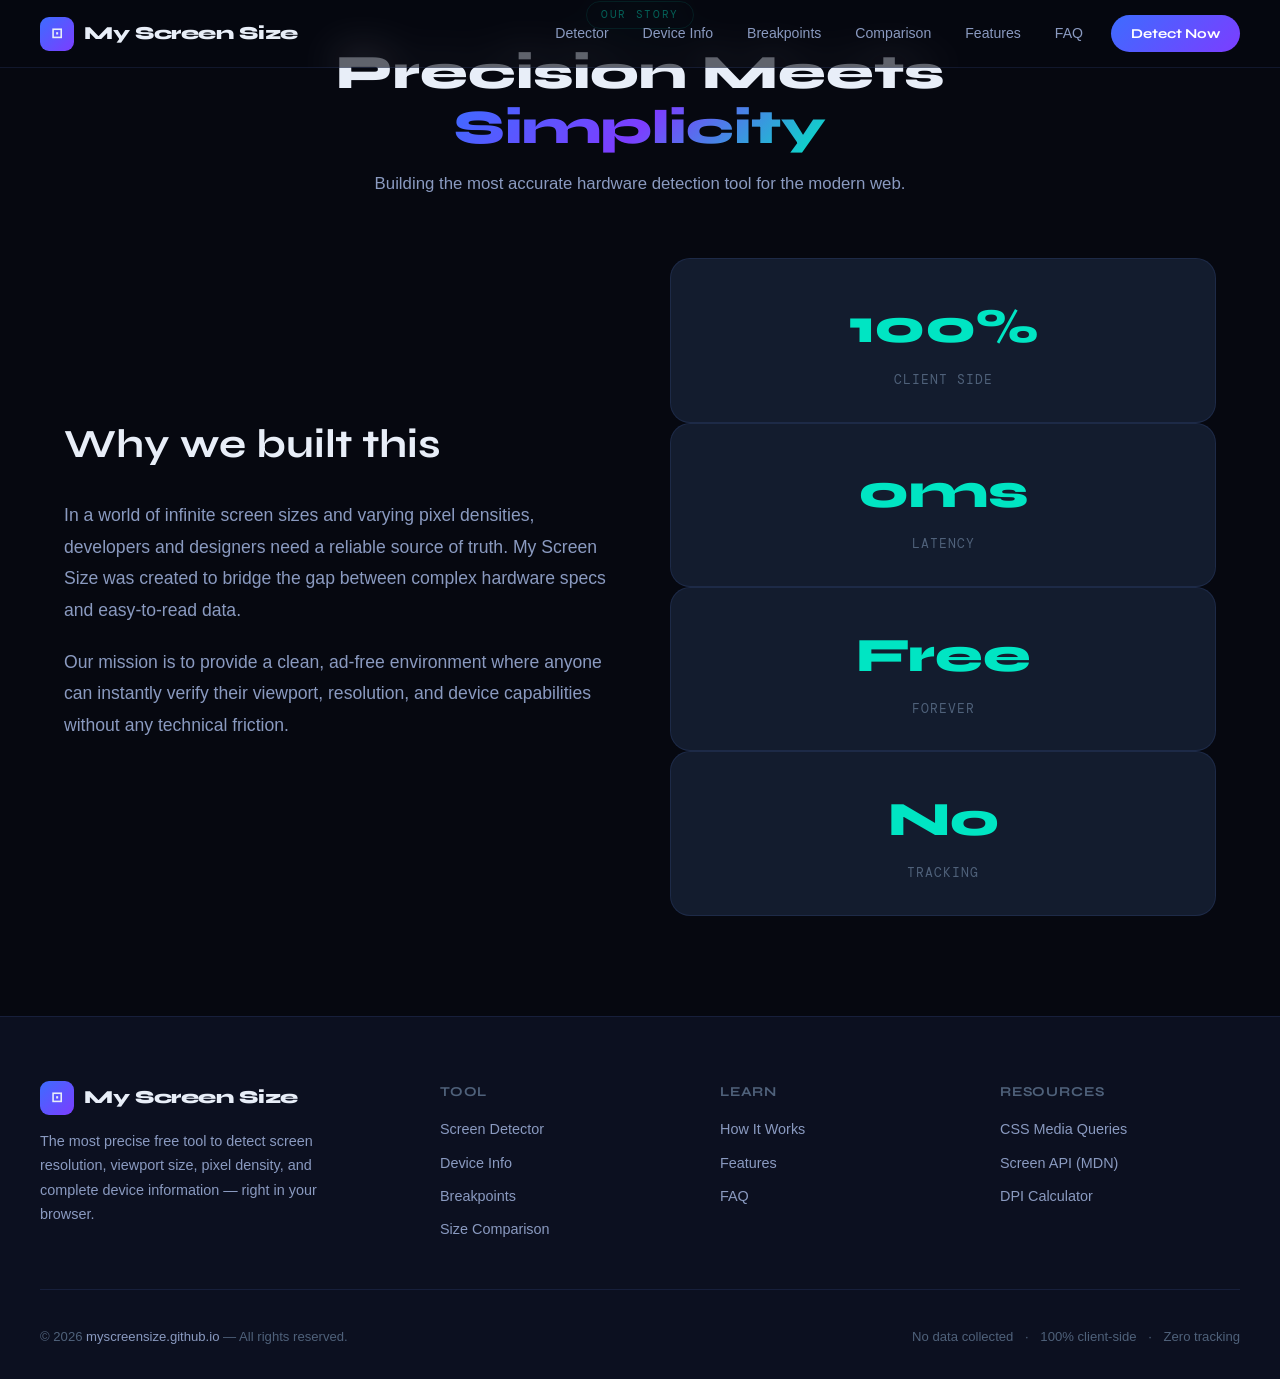
==== about.html @ 0c3e93e8 "Create about.html" ====
<!DOCTYPE html>
<html lang="en">
<head>
  <meta charset="UTF-8" />
  <meta name="viewport" content="width=device-width, initial-scale=1.0" />
  <title>About Us – My Screen Size</title>
  <meta name="description" content="Learn more about My Screen Size, the ultimate tool for developers and designers to check screen resolution and device specs." />
  
  <link rel="preconnect" href="https://fonts.googleapis.com" />
  <link rel="preconnect" href="https://fonts.gstatic.com" crossorigin />
  <link href="https://fonts.googleapis.com/css2?family=Syne:wght@400;500;600;700;800&family=DM+Mono:wght@300;400;500&family=Cabinet+Grotesk:wght@300;400;500;700;900&display=swap" rel="stylesheet" />

  <link rel="stylesheet" href="css/style.css" />
  <link rel="stylesheet" href="css/animations.css" />
  <link rel="stylesheet" href="css/components.css" />
  
  <style>
    .about-content { padding: 160px 0 100px; }
    .about-grid { 
        display: grid; 
        grid-template-columns: 1fr 1fr; 
        gap: 60px; 
        align-items: center;
        margin-top: 60px;
    }
    .about-text h2 { font-family: var(--font-head); font-size: 2.5rem; margin-bottom: 24px; color: var(--text); }
    .about-text p { color: var(--text-2); line-height: 1.8; margin-bottom: 20px; font-size: 1.1rem; }
    .stat-box {
        background: var(--surface);
        border: 1px solid var(--border);
        padding: 30px;
        border-radius: var(--radius-lg);
        text-align: center;
    }
    .stat-number { font-family: var(--font-head); font-size: 3rem; font-weight: 800; color: var(--accent-3); display: block; }
    .stat-label { color: var(--text-3); font-family: var(--font-mono); text-transform: uppercase; font-size: 0.8rem; letter-spacing: 1px; }
    
    @media (max-width: 992px) {
        .about-grid { grid-template-columns: 1fr; }
    }
  </style>
</head>
<body>

  <div id="header-root"></div>

  <main class="about-content">
    <div class="container">
      <div class="section-header reveal-up">
        <div class="section-tag">OUR STORY</div>
        <h1 class="section-title">Precision Meets <br/><span class="gradient-text">Simplicity</span></h1>
        <p class="section-desc">Building the most accurate hardware detection tool for the modern web.</p>
      </div>

      <div class="about-grid">
        <div class="about-text reveal-left">
          <h2>Why we built this</h2>
          <p>In a world of infinite screen sizes and varying pixel densities, developers and designers need a reliable source of truth. My Screen Size was created to bridge the gap between complex hardware specs and easy-to-read data.</p>
          <p>Our mission is to provide a clean, ad-free environment where anyone can instantly verify their viewport, resolution, and device capabilities without any technical friction.</p>
        </div>
        <div class="stats-container grid-2 reveal-right">
          <div class="stat-box">
            <span class="stat-number">100%</span>
            <span class="stat-label">Client Side</span>
          </div>
          <div class="stat-box">
            <span class="stat-number">0ms</span>
            <span class="stat-label">Latency</span>
          </div>
          <div class="stat-box">
            <span class="stat-number">Free</span>
            <span class="stat-label">Forever</span>
          </div>
          <div class="stat-box">
            <span class="stat-number">No</span>
            <span class="stat-label">Tracking</span>
          </div>
        </div>
      </div>
    </div>
  </main>

  <div id="footer-root"></div>

  <script src="js/header.js"></script>
  <script src="js/footer.js"></script>
  <script src="js/animations.js"></script>
  <script src="js/main.js"></script>
</body>
</html>
---- css/style.css ----
/* =============================================
   MY SCREEN SIZE — style.css
   ============================================= */

/* ---- CSS Variables ---- */
:root {
  --bg:        #060810;
  --bg-2:      #0c1020;
  --bg-3:      #111827;
  --surface:   #131c2e;
  --surface-2: #1a2640;
  --border:    rgba(100, 140, 255, 0.12);
  --border-2:  rgba(100, 140, 255, 0.22);

  --accent:    #3d6cff;
  --accent-2:  #7c3dff;
  --accent-3:  #00e5c3;
  --accent-glow: rgba(61, 108, 255, 0.35);

  --text:      #e8eef8;
  --text-2:    #8a9ac0;
  --text-3:    #4f617a;

  --font-head: 'Syne', sans-serif;
  --font-body: 'Cabinet Grotesk', sans-serif;
  --font-mono: 'DM Mono', monospace;

  --radius:    12px;
  --radius-lg: 20px;
  --radius-xl: 28px;

  --transition: 0.28s cubic-bezier(0.4, 0, 0.2, 1);
  --shadow:     0 4px 30px rgba(0,0,0,0.35);
  --shadow-lg:  0 12px 50px rgba(0,0,0,0.5);
}

/* ---- Reset ---- */
*, *::before, *::after { box-sizing: border-box; margin: 0; padding: 0; }
html { scroll-behavior: smooth; font-size: 16px; }
body {
  font-family: var(--font-body);
  background: var(--bg);
  color: var(--text);
  line-height: 1.6;
  overflow-x: hidden;
  -webkit-font-smoothing: antialiased;
}
img, svg { display: block; max-width: 100%; }
a { color: inherit; text-decoration: none; }
ul { list-style: none; }
button { font-family: inherit; cursor: pointer; border: none; outline: none; }
table { border-collapse: collapse; width: 100%; }

/* ---- Utility ---- */
.container {
  width: 100%;
  max-width: 1200px;
  margin: 0 auto;
  padding: 0 24px;
}
.gradient-text {
  background: linear-gradient(135deg, var(--accent) 0%, var(--accent-2) 50%, var(--accent-3) 100%);
  -webkit-background-clip: text;
  -webkit-text-fill-color: transparent;
  background-clip: text;
}
.section-header {
  text-align: center;
  margin-bottom: 56px;
}
.section-tag {
  display: inline-block;
  font-family: var(--font-mono);
  font-size: 0.7rem;
  letter-spacing: 0.15em;
  color: var(--accent-3);
  border: 1px solid rgba(0,229,195,0.25);
  padding: 4px 14px;
  border-radius: 100px;
  margin-bottom: 16px;
}
.section-title {
  font-family: var(--font-head);
  font-size: clamp(2rem, 4vw, 3rem);
  font-weight: 800;
  line-height: 1.15;
  margin-bottom: 16px;
}
.section-desc {
  font-size: 1.05rem;
  color: var(--text-2);
  max-width: 540px;
  margin: 0 auto;
}

/* ---- Buttons ---- */
.btn {
  display: inline-flex;
  align-items: center;
  gap: 8px;
  font-family: var(--font-head);
  font-size: 0.9rem;
  font-weight: 600;
  padding: 12px 26px;
  border-radius: 100px;
  transition: var(--transition);
  cursor: pointer;
  letter-spacing: 0.01em;
}
.btn-primary {
  background: linear-gradient(135deg, var(--accent), var(--accent-2));
  color: #fff;
  box-shadow: 0 4px 24px var(--accent-glow);
}
.btn-primary:hover {
  transform: translateY(-2px);
  box-shadow: 0 8px 32px var(--accent-glow);
  filter: brightness(1.1);
}
.btn-ghost {
  background: var(--surface);
  color: var(--text);
  border: 1px solid var(--border-2);
}
.btn-ghost:hover {
  background: var(--surface-2);
  border-color: var(--accent);
  color: var(--accent);
}
.btn-large { font-size: 1rem; padding: 15px 36px; }
.btn-copy {
  display: inline-flex;
  align-items: center;
  gap: 6px;
  font-family: var(--font-mono);
  font-size: 0.8rem;
  background: var(--surface-2);
  color: var(--text-2);
  border: 1px solid var(--border-2);
  padding: 8px 18px;
  border-radius: 100px;
  transition: var(--transition);
  cursor: pointer;
}
.btn-copy:hover { color: var(--accent-3); border-color: var(--accent-3); }

/* ============================================================
   HEADER
   ============================================================ */
#site-header {
  position: fixed;
  top: 0; left: 0; right: 0;
  z-index: 1000;
  padding: 0 24px;
  height: 68px;
  display: flex;
  align-items: center;
  background: rgba(6, 8, 16, 0.6);
  backdrop-filter: blur(20px);
  -webkit-backdrop-filter: blur(20px);
  border-bottom: 1px solid var(--border);
  transition: var(--transition);
}
#site-header.scrolled {
  background: rgba(6, 8, 16, 0.92);
  box-shadow: 0 2px 20px rgba(0,0,0,0.4);
}
.header-inner {
  display: flex;
  align-items: center;
  justify-content: space-between;
  width: 100%;
  max-width: 1200px;
  margin: 0 auto;
}
.header-logo {
  display: flex;
  align-items: center;
  gap: 10px;
  font-family: var(--font-head);
  font-weight: 800;
  font-size: 1.15rem;
  letter-spacing: -0.02em;
}
.logo-icon {
  width: 34px; height: 34px;
  background: linear-gradient(135deg, var(--accent), var(--accent-2));
  border-radius: 9px;
  display: flex;
  align-items: center;
  justify-content: center;
  font-size: 0.85rem;
}
.header-nav {
  display: flex;
  align-items: center;
  gap: 6px;
}
.nav-link {
  font-family: var(--font-body);
  font-size: 0.88rem;
  font-weight: 500;
  color: var(--text-2);
  padding: 6px 14px;
  border-radius: 100px;
  transition: var(--transition);
}
.nav-link:hover { color: var(--text); background: var(--surface); }
.nav-cta {
  font-family: var(--font-head);
  font-size: 0.85rem;
  font-weight: 700;
  background: linear-gradient(135deg, var(--accent), var(--accent-2));
  color: #fff;
  padding: 8px 20px;
  border-radius: 100px;
  margin-left: 8px;
  transition: var(--transition);
}
.nav-cta:hover { filter: brightness(1.15); transform: translateY(-1px); }
.header-menu-btn {
  display: none;
  flex-direction: column;
  gap: 5px;
  background: none;
  padding: 6px;
  cursor: pointer;
}
.menu-bar {
  width: 22px; height: 2px;
  background: var(--text);
  border-radius: 2px;
  transition: var(--transition);
}
.mobile-nav {
  display: none;
  position: fixed;
  top: 68px; left: 0; right: 0;
  background: rgba(6,8,16,0.97);
  backdrop-filter: blur(20px);
  border-bottom: 1px solid var(--border);
  padding: 20px 24px;
  flex-direction: column;
  gap: 4px;
  z-index: 999;
}
.mobile-nav.open { display: flex; }
.mobile-nav-link {
  font-family: var(--font-body);
  font-size: 1rem;
  font-weight: 500;
  color: var(--text-2);
  padding: 12px 16px;
  border-radius: var(--radius);
  transition: var(--transition);
}
.mobile-nav-link:hover { color: var(--text); background: var(--surface); }

/* ============================================================
   FOOTER
   ============================================================ */
#site-footer {
  background: var(--bg-2);
  border-top: 1px solid var(--border);
  padding: 64px 24px 32px;
}
.footer-inner {
  max-width: 1200px;
  margin: 0 auto;
}
.footer-top {
  display: grid;
  grid-template-columns: 1.5fr repeat(3, 1fr);
  gap: 40px;
  padding-bottom: 48px;
  border-bottom: 1px solid var(--border);
  margin-bottom: 36px;
}
.footer-brand .header-logo { margin-bottom: 16px; }
.footer-tagline { font-size: 0.9rem; color: var(--text-2); line-height: 1.7; max-width: 280px; }
.footer-col h4 {
  font-family: var(--font-head);
  font-size: 0.85rem;
  font-weight: 700;
  letter-spacing: 0.06em;
  text-transform: uppercase;
  color: var(--text-3);
  margin-bottom: 16px;
}
.footer-links { display: flex; flex-direction: column; gap: 10px; }
.footer-link {
  font-size: 0.9rem;
  color: var(--text-2);
  transition: var(--transition);
}
.footer-link:hover { color: var(--accent); padding-left: 4px; }
.footer-bottom {
  display: flex;
  align-items: center;
  justify-content: space-between;
  flex-wrap: wrap;
  gap: 12px;
}
.footer-copy { font-size: 0.82rem; color: var(--text-3); }
.footer-privacy { font-size: 0.82rem; color: var(--text-3); }
.footer-privacy span { margin: 0 8px; }

/* ============================================================
   HERO SECTION
   ============================================================ */
.hero-section {
  min-height: 100vh;
  display: flex;
  align-items: center;
  position: relative;
  overflow: hidden;
  padding: 100px 24px 80px;
}
.hero-bg-grid {
  position: absolute;
  inset: 0;
  background-image:
    linear-gradient(rgba(100,140,255,0.04) 1px, transparent 1px),
    linear-gradient(90deg, rgba(100,140,255,0.04) 1px, transparent 1px);
  background-size: 60px 60px;
  mask-image: radial-gradient(ellipse at 50% 50%, black 40%, transparent 80%);
}
.hero-orb {
  position: absolute;
  border-radius: 50%;
  filter: blur(80px);
  pointer-events: none;
}
.orb-1 { width: 600px; height: 600px; background: rgba(61,108,255,0.12); top: -150px; right: -100px; }
.orb-2 { width: 400px; height: 400px; background: rgba(124,61,255,0.1); bottom: -100px; left: -100px; }
.orb-3 { width: 300px; height: 300px; background: rgba(0,229,195,0.08); top: 40%; left: 30%; }

.hero-section .container {
  display: grid;
  grid-template-columns: 1fr 1fr;
  gap: 60px;
  align-items: center;
  position: relative;
  z-index: 1;
}
.hero-badge {
  display: inline-flex;
  align-items: center;
  gap: 8px;
  font-family: var(--font-mono);
  font-size: 0.75rem;
  letter-spacing: 0.1em;
  color: var(--accent-3);
  background: rgba(0,229,195,0.08);
  border: 1px solid rgba(0,229,195,0.25);
  padding: 6px 16px;
  border-radius: 100px;
  margin-bottom: 28px;
}
.badge-dot {
  width: 6px; height: 6px;
  background: var(--accent-3);
  border-radius: 50%;
  animation: pulse-dot 2s ease infinite;
}
@keyframes pulse-dot {
  0%, 100% { opacity: 1; transform: scale(1); }
  50% { opacity: 0.4; transform: scale(0.7); }
}
.hero-title {
  font-family: var(--font-head);
  font-size: clamp(3rem, 6vw, 5.5rem);
  font-weight: 800;
  line-height: 1.0;
  letter-spacing: -0.03em;
  margin-bottom: 24px;
}
.hero-subtitle {
  font-size: 1.1rem;
  color: var(--text-2);
  line-height: 1.7;
  max-width: 440px;
  margin-bottom: 36px;
}
.hero-actions { display: flex; gap: 14px; flex-wrap: wrap; }
.hero-scroll-hint {
  position: absolute;
  bottom: 32px;
  left: 50%;
  transform: translateX(-50%);
  display: flex;
  flex-direction: column;
  align-items: center;
  gap: 8px;
  font-family: var(--font-mono);
  font-size: 0.7rem;
  letter-spacing: 0.12em;
  color: var(--text-3);
}
.scroll-line {
  width: 1px; height: 40px;
  background: linear-gradient(to bottom, transparent, var(--text-3));
  animation: scroll-bounce 2s ease infinite;
}
@keyframes scroll-bounce {
  0%, 100% { transform: scaleY(1); opacity: 1; }
  50% { transform: scaleY(0.5); opacity: 0.4; }
}

/* Screen mockup */
.hero-display { display: flex; justify-content: center; }
.screen-mockup { display: flex; flex-direction: column; align-items: center; }
.mockup-frame {
  width: 340px;
  background: var(--surface);
  border: 1.5px solid var(--border-2);
  border-radius: 14px 14px 6px 6px;
  padding: 12px;
  box-shadow: var(--shadow-lg), 0 0 60px rgba(61,108,255,0.08);
  position: relative;
}
.mockup-frame::before {
  content: '';
  position: absolute;
  top: 14px; left: 50%; transform: translateX(-50%);
  width: 60px; height: 4px;
  background: var(--surface-2);
  border-radius: 4px;
}
.mockup-screen {
  background: var(--bg);
  border-radius: 8px;
  padding: 28px 16px 16px;
  display: grid;
  grid-template-columns: 1fr 1fr;
  gap: 10px;
}
.live-stat-card {
  background: var(--surface-2);
  border: 1px solid var(--border);
  border-radius: 10px;
  padding: 14px 12px;
}
.live-label {
  font-family: var(--font-mono);
  font-size: 0.6rem;
  letter-spacing: 0.1em;
  color: var(--text-3);
  margin-bottom: 6px;
}
.live-value {
  font-family: var(--font-mono);
  font-size: 0.88rem;
  font-weight: 500;
  color: var(--accent-3);
}
.mockup-stand {
  width: 80px; height: 20px;
  background: var(--surface);
  clip-path: polygon(20% 0%, 80% 0%, 100% 100%, 0% 100%);
}
.mockup-base {
  width: 140px; height: 8px;
  background: var(--surface);
  border-radius: 4px;
  margin-top: 2px;
}

/* ============================================================
   DETECTOR SECTION
   ============================================================ */
.detector-section {
  padding: 100px 0;
  background: var(--bg);
}
.detector-grid {
  display: grid;
  grid-template-columns: repeat(4, 1fr);
  gap: 16px;
  margin-bottom: 28px;
}
.detector-card {
  background: var(--surface);
  border: 1px solid var(--border);
  border-radius: var(--radius-lg);
  padding: 24px 22px;
  position: relative;
  overflow: hidden;
  transition: var(--transition);
  cursor: default;
}
.detector-card:hover {
  border-color: var(--border-2);
  transform: translateY(-3px);
  box-shadow: var(--shadow);
}
.primary-card {
  grid-column: span 2;
  background: linear-gradient(135deg, rgba(61,108,255,0.12), rgba(124,61,255,0.08));
  border-color: rgba(61,108,255,0.3);
}
.card-glow {
  position: absolute;
  top: -60px; right: -60px;
  width: 200px; height: 200px;
  background: radial-gradient(circle, rgba(61,108,255,0.15), transparent 70%);
  pointer-events: none;
}
.card-icon {
  font-size: 1.5rem;
  margin-bottom: 14px;
  opacity: 0.8;
}
.card-label {
  font-family: var(--font-mono);
  font-size: 0.68rem;
  letter-spacing: 0.1em;
  color: var(--text-3);
  text-transform: uppercase;
  margin-bottom: 8px;
}
.card-value {
  font-family: var(--font-mono);
  font-size: 1.35rem;
  font-weight: 500;
  color: var(--text);
  letter-spacing: -0.02em;
  margin-bottom: 6px;
}
.primary-card .card-value { font-size: 1.8rem; color: var(--accent); }
.card-sub {
  font-size: 0.78rem;
  color: var(--text-3);
}
.detector-copy-bar {
  display: flex;
  align-items: center;
  justify-content: space-between;
  background: var(--surface);
  border: 1px solid var(--border);
  border-radius: var(--radius);
  padding: 14px 20px;
  gap: 16px;
  flex-wrap: wrap;
}
.detector-copy-bar span {
  font-family: var(--font-mono);
  font-size: 0.78rem;
  color: var(--text-2);
  flex: 1;
  min-width: 0;
  overflow: hidden;
  text-overflow: ellipsis;
  white-space: nowrap;
}

/* ============================================================
   DEVICE SECTION
   ============================================================ */
.device-section {
  padding: 100px 0;
  background: var(--bg-2);
}
.device-grid {
  display: grid;
  grid-template-columns: repeat(3, 1fr);
  gap: 20px;
}
.device-info-panel {
  background: var(--surface);
  border: 1px solid var(--border);
  border-radius: var(--radius-lg);
  padding: 28px 24px;
}
.panel-title {
  display: flex;
  align-items: center;
  gap: 10px;
  font-family: var(--font-head);
  font-size: 0.95rem;
  font-weight: 700;
  margin-bottom: 22px;
  padding-bottom: 16px;
  border-bottom: 1px solid var(--border);
  color: var(--text);
}
.info-list { display: flex; flex-direction: column; gap: 0; }
.info-item {
  display: flex;
  justify-content: space-between;
  align-items: flex-start;
  gap: 12px;
  padding: 11px 0;
  border-bottom: 1px solid rgba(100,140,255,0.06);
}
.info-item:last-child { border-bottom: none; }
.info-key {
  font-size: 0.82rem;
  color: var(--text-3);
  flex-shrink: 0;
}
.info-val {
  font-family: var(--font-mono);
  font-size: 0.78rem;
  color: var(--text-2);
  text-align: right;
  word-break: break-all;
}

/* ============================================================
   BREAKPOINT SECTION
   ============================================================ */
.breakpoint-section {
  padding: 100px 0;
  background: var(--bg);
}
.breakpoint-visualizer { margin-bottom: 40px; }
.bp-ruler {
  width: 100%;
  height: 12px;
  background: var(--surface);
  border-radius: 100px;
  position: relative;
  overflow: hidden;
  margin-bottom: 16px;
  border: 1px solid var(--border);
}
.bp-fill {
  height: 100%;
  background: linear-gradient(90deg, var(--accent), var(--accent-2));
  border-radius: 100px;
  transition: width 0.3s ease;
  position: relative;
}
.bp-fill::after {
  content: '';
  position: absolute;
  right: 0; top: 0; bottom: 0;
  width: 20px;
  background: rgba(255,255,255,0.3);
  border-radius: 100px;
  animation: ruler-shine 2s ease infinite;
}
@keyframes ruler-shine {
  0%, 100% { opacity: 1; }
  50% { opacity: 0; }
}
.bp-labels {
  display: flex;
  justify-content: space-between;
  font-family: var(--font-mono);
  font-size: 0.68rem;
  color: var(--text-3);
  margin-bottom: 28px;
}
.bp-cards {
  display: flex;
  gap: 10px;
  flex-wrap: wrap;
  margin-bottom: 8px;
}
.bp-card {
  display: flex;
  align-items: center;
  gap: 8px;
  background: var(--surface);
  border: 1px solid var(--border);
  border-radius: 100px;
  padding: 6px 16px;
  font-family: var(--font-mono);
  font-size: 0.75rem;
  color: var(--text-2);
  transition: var(--transition);
}
.bp-card.active {
  background: rgba(61,108,255,0.12);
  border-color: var(--accent);
  color: var(--accent);
}
.bp-dot {
  width: 6px; height: 6px;
  border-radius: 50%;
  background: var(--text-3);
}
.bp-card.active .bp-dot {
  background: var(--accent);
  box-shadow: 0 0 6px var(--accent);
}
.breakpoint-table-wrap {
  overflow-x: auto;
  border-radius: var(--radius-lg);
  border: 1px solid var(--border);
}
.breakpoint-table th, .breakpoint-table td {
  padding: 14px 18px;
  text-align: left;
  border-bottom: 1px solid var(--border);
  font-size: 0.85rem;
}
.breakpoint-table th {
  font-family: var(--font-mono);
  font-size: 0.72rem;
  letter-spacing: 0.08em;
  text-transform: uppercase;
  color: var(--text-3);
  background: var(--surface);
}
.breakpoint-table td { color: var(--text-2); }
.breakpoint-table tr:last-child td { border-bottom: none; }
.breakpoint-table tr:hover td { background: rgba(100,140,255,0.03); }
.bp-badge {
  display: inline-flex;
  align-items: center;
  gap: 5px;
  font-family: var(--font-mono);
  font-size: 0.7rem;
  padding: 3px 10px;
  border-radius: 100px;
  border: 1px solid var(--border);
  color: var(--text-3);
}
.bp-badge.match {
  background: rgba(0,229,195,0.08);
  border-color: rgba(0,229,195,0.4);
  color: var(--accent-3);
}

/* ============================================================
   COMPARISON SECTION
   ============================================================ */
.comparison-section {
  padding: 100px 0;
  background: var(--bg-2);
}
.comparison-layout {
  display: grid;
  grid-template-columns: 1fr 280px;
  gap: 28px;
  align-items: start;
}
.comparison-canvas {
  background: var(--surface);
  border: 1px solid var(--border);
  border-radius: var(--radius-lg);
  padding: 32px;
  min-height: 380px;
  display: flex;
  align-items: flex-end;
  gap: 16px;
  overflow-x: auto;
}
.comp-bar-wrap {
  display: flex;
  flex-direction: column;
  align-items: center;
  gap: 8px;
  flex-shrink: 0;
}
.comp-bar {
  width: 50px;
  border-radius: 4px 4px 0 0;
  position: relative;
  transition: all 0.4s cubic-bezier(0.34, 1.56, 0.64, 1);
}
.comp-bar.current {
  background: linear-gradient(to top, var(--accent), var(--accent-2));
  box-shadow: 0 0 20px rgba(61,108,255,0.3);
}
.comp-bar:not(.current) { background: var(--surface-2); border: 1px solid var(--border); }
.comp-bar:hover { filter: brightness(1.2); }
.comp-label {
  font-family: var(--font-mono);
  font-size: 0.65rem;
  color: var(--text-3);
  text-align: center;
  line-height: 1.4;
  max-width: 60px;
}
.comparison-legend {
  background: var(--surface);
  border: 1px solid var(--border);
  border-radius: var(--radius-lg);
  padding: 24px;
}
.legend-title {
  font-family: var(--font-head);
  font-size: 0.85rem;
  font-weight: 700;
  color: var(--text);
  margin-bottom: 18px;
  padding-bottom: 12px;
  border-bottom: 1px solid var(--border);
}
.legend-item {
  display: flex;
  align-items: center;
  gap: 10px;
  padding: 8px 0;
  border-bottom: 1px solid rgba(100,140,255,0.06);
}
.legend-item:last-child { border-bottom: none; }
.legend-dot {
  width: 10px; height: 10px;
  border-radius: 3px;
  flex-shrink: 0;
}
.legend-info { flex: 1; }
.legend-name { font-size: 0.8rem; color: var(--text-2); margin-bottom: 2px; }
.legend-res { font-family: var(--font-mono); font-size: 0.7rem; color: var(--text-3); }

/* ============================================================
   FEATURES SECTION
   ============================================================ */
.features-section {
  padding: 100px 0;
  background: var(--bg);
}
.features-grid {
  display: grid;
  grid-template-columns: repeat(3, 1fr);
  gap: 16px;
}
.feature-card {
  background: var(--surface);
  border: 1px solid var(--border);
  border-radius: var(--radius-lg);
  padding: 32px 28px;
  position: relative;
  overflow: hidden;
  transition: var(--transition);
}
.feature-card:hover {
  border-color: var(--border-2);
  transform: translateY(-4px);
  box-shadow: var(--shadow);
}
.feature-card.card-wide { grid-column: span 2; }
.feat-number {
  font-family: var(--font-mono);
  font-size: 0.68rem;
  letter-spacing: 0.12em;
  color: var(--accent);
  margin-bottom: 16px;
}
.feat-icon-wrap {
  color: var(--text-2);
  margin-bottom: 16px;
  opacity: 0.8;
}
.feature-card h3 {
  font-family: var(--font-head);
  font-size: 1.1rem;
  font-weight: 700;
  margin-bottom: 10px;
}
.feature-card p {
  font-size: 0.88rem;
  color: var(--text-2);
  line-height: 1.7;
}

/* ============================================================
   HOW IT WORKS SECTION
   ============================================================ */
.how-section {
  padding: 100px 0;
  background: var(--bg-2);
}
.steps-track {
  display: flex;
  align-items: flex-start;
  gap: 0;
  margin-bottom: 52px;
}
.step-item {
  flex: 1;
  background: var(--surface);
  border: 1px solid var(--border);
  border-radius: var(--radius-lg);
  padding: 32px 28px;
  position: relative;
}
.step-connector {
  width: 48px;
  flex-shrink: 0;
  display: flex;
  align-items: center;
  justify-content: center;
  padding-top: 48px;
}
.step-connector::after {
  content: '';
  display: block;
  width: 100%;
  height: 1px;
  background: linear-gradient(90deg, var(--accent), var(--accent-2));
}
.step-num {
  font-family: var(--font-mono);
  font-size: 0.68rem;
  letter-spacing: 0.14em;
  color: var(--accent);
  margin-bottom: 14px;
}
.step-content h3 {
  font-family: var(--font-head);
  font-size: 1.05rem;
  font-weight: 700;
  margin-bottom: 10px;
}
.step-content p {
  font-size: 0.86rem;
  color: var(--text-2);
  line-height: 1.7;
}
.step-content code {
  font-family: var(--font-mono);
  font-size: 0.82rem;
  background: var(--surface-2);
  color: var(--accent-3);
  padding: 2px 7px;
  border-radius: 5px;
}
.api-chips {
  display: flex;
  flex-wrap: wrap;
  gap: 10px;
  justify-content: center;
}
.api-chip {
  font-family: var(--font-mono);
  font-size: 0.78rem;
  background: var(--surface);
  color: var(--accent-3);
  border: 1px solid rgba(0,229,195,0.2);
  padding: 6px 16px;
  border-radius: 100px;
}

/* ============================================================
   FAQ SECTION
   ============================================================ */
.faq-section {
  padding: 100px 0;
  background: var(--bg);
}
.faq-list { max-width: 760px; margin: 0 auto; display: flex; flex-direction: column; gap: 8px; }
.faq-item {
  background: var(--surface);
  border: 1px solid var(--border);
  border-radius: var(--radius);
  overflow: hidden;
  transition: var(--transition);
}
.faq-item.open { border-color: var(--border-2); }
.faq-question {
  width: 100%;
  display: flex;
  align-items: center;
  justify-content: space-between;
  gap: 16px;
  padding: 20px 24px;
  background: none;
  color: var(--text);
  font-family: var(--font-head);
  font-size: 0.95rem;
  font-weight: 600;
  text-align: left;
  cursor: pointer;
  transition: var(--transition);
}
.faq-question:hover { color: var(--accent); }
.faq-icon {
  width: 22px; height: 22px;
  flex-shrink: 0;
  border: 1px solid var(--border-2);
  border-radius: 50%;
  display: flex;
  align-items: center;
  justify-content: center;
  font-size: 1rem;
  transition: var(--transition);
}
.faq-item.open .faq-icon { transform: rotate(45deg); background: var(--accent); border-color: var(--accent); }
.faq-answer {
  max-height: 0;
  overflow: hidden;
  transition: max-height 0.35s ease, padding 0.35s ease;
}
.faq-item.open .faq-answer { max-height: 300px; }
.faq-answer-inner {
  padding: 0 24px 20px;
  font-size: 0.9rem;
  color: var(--text-2);
  line-height: 1.75;
  border-top: 1px solid var(--border);
}

/* ============================================================
   CTA SECTION
   ============================================================ */
.cta-section {
  padding: 120px 0;
  position: relative;
  overflow: hidden;
  text-align: center;
}
.cta-bg {
  position: absolute;
  inset: 0;
  background: radial-gradient(ellipse at 50% 50%, rgba(61,108,255,0.15) 0%, transparent 70%);
}
.cta-inner { position: relative; z-index: 1; }
.cta-badge {
  display: inline-block;
  font-family: var(--font-mono);
  font-size: 0.68rem;
  letter-spacing: 0.15em;
  color: var(--text-3);
  margin-bottom: 24px;
}
.cta-title {
  font-family: var(--font-head);
  font-size: clamp(2.5rem, 5vw, 4rem);
  font-weight: 800;
  letter-spacing: -0.03em;
  margin-bottom: 20px;
}
.cta-desc {
  font-size: 1.05rem;
  color: var(--text-2);
  margin-bottom: 40px;
  max-width: 480px;
  margin-left: auto;
  margin-right: auto;
}

/* ============================================================
   RESPONSIVE
   ============================================================ */
@media (max-width: 1024px) {
  .hero-section .container { grid-template-columns: 1fr; }
  .hero-display { display: none; }
  .detector-grid { grid-template-columns: repeat(2, 1fr); }
  .primary-card { grid-column: span 2; }
  .device-grid { grid-template-columns: 1fr; }
  .features-grid { grid-template-columns: 1fr 1fr; }
  .feature-card.card-wide { grid-column: span 2; }
  .comparison-layout { grid-template-columns: 1fr; }
  .footer-top { grid-template-columns: 1fr 1fr; }
}

@media (max-width: 768px) {
  .header-nav { display: none; }
  .header-menu-btn { display: flex; }
  .detector-grid { grid-template-columns: 1fr 1fr; }
  .features-grid { grid-template-columns: 1fr; }
  .feature-card.card-wide { grid-column: span 1; }
  .steps-track { flex-direction: column; }
  .step-connector { width: 1px; height: 32px; padding: 0; }
  .step-connector::after { width: 1px; height: 100%; background: linear-gradient(to bottom, var(--accent), var(--accent-2)); }
  .footer-top { grid-template-columns: 1fr 1fr; gap: 28px; }
  .footer-bottom { flex-direction: column; align-items: flex-start; }
}

@media (max-width: 540px) {
  .section-title { font-size: 1.8rem; }
  .detector-grid { grid-template-columns: 1fr; }
  .primary-card { grid-column: span 1; }
  .footer-top { grid-template-columns: 1fr; }
  .hero-actions { flex-direction: column; }
  .hero-actions .btn { justify-content: center; }
}
---- css/animations.css ----
/* =============================================
   MY SCREEN SIZE — animations.css
   ============================================= */

/* ---- Reveal animations ---- */
.reveal-up,
.reveal-left,
.reveal-right {
  opacity: 0;
  transform: translateY(36px);
  transition: opacity 0.7s cubic-bezier(0.16, 1, 0.3, 1),
              transform 0.7s cubic-bezier(0.16, 1, 0.3, 1);
}
.reveal-left  { transform: translateX(-36px); }
.reveal-right { transform: translateX(36px); }

.reveal-up.visible,
.reveal-left.visible,
.reveal-right.visible {
  opacity: 1;
  transform: translate(0, 0);
}

/* ---- Delay helpers ---- */
.delay-1 { transition-delay: 0.1s; }
.delay-2 { transition-delay: 0.2s; }
.delay-3 { transition-delay: 0.35s; }
.delay-4 { transition-delay: 0.5s; }

/* ---- Floating animation for orbs ---- */
.orb-1 { animation: float-orb-1 14s ease-in-out infinite; }
.orb-2 { animation: float-orb-2 18s ease-in-out infinite; }
.orb-3 { animation: float-orb-3 11s ease-in-out infinite; }

@keyframes float-orb-1 {
  0%, 100% { transform: translate(0, 0) scale(1); }
  33% { transform: translate(-30px, 20px) scale(1.04); }
  66% { transform: translate(20px, -30px) scale(0.96); }
}
@keyframes float-orb-2 {
  0%, 100% { transform: translate(0, 0) scale(1); }
  50% { transform: translate(40px, -25px) scale(1.06); }
}
@keyframes float-orb-3 {
  0%, 100% { transform: translate(0, 0); }
  50% { transform: translate(-20px, 30px); }
}

/* ---- Card hover glow pulse ---- */
.detector-card:hover .card-icon {
  animation: icon-pop 0.35s cubic-bezier(0.34, 1.56, 0.64, 1);
}
@keyframes icon-pop {
  0% { transform: scale(1); }
  50% { transform: scale(1.3); }
  100% { transform: scale(1); }
}

/* ---- Page load fade ---- */
body { animation: body-fade 0.5s ease forwards; }
@keyframes body-fade {
  from { opacity: 0; }
  to { opacity: 1; }
}

/* ---- Counter animation ---- */
@keyframes count-up {
  from { opacity: 0; transform: translateY(8px); }
  to { opacity: 1; transform: translateY(0); }
}
.card-value { animation: count-up 0.4s ease forwards; }

/* ---- Skeleton loading ---- */
@keyframes skeleton-shimmer {
  0% { background-position: -400px 0; }
  100% { background-position: 400px 0; }
}
.skeleton {
  background: linear-gradient(90deg, var(--surface) 25%, var(--surface-2) 50%, var(--surface) 75%);
  background-size: 800px 100%;
  animation: skeleton-shimmer 1.6s infinite linear;
  border-radius: 6px;
  color: transparent !important;
}

/* ---- Copy button success ---- */
.btn-copy.copied {
  color: var(--accent-3);
  border-color: var(--accent-3);
  animation: copy-bounce 0.4s cubic-bezier(0.34, 1.56, 0.64, 1);
}
@keyframes copy-bounce {
  0% { transform: scale(1); }
  50% { transform: scale(1.07); }
  100% { transform: scale(1); }
}

/* ---- Active breakpoint pulse ---- */
.bp-card.active {
  animation: bp-active-glow 3s ease infinite;
}
@keyframes bp-active-glow {
  0%, 100% { box-shadow: 0 0 0 0 rgba(61,108,255,0); }
  50% { box-shadow: 0 0 12px 2px rgba(61,108,255,0.2); }
}

/* ---- Comparison bar entrance ---- */
@keyframes bar-rise {
  from { transform: scaleY(0); transform-origin: bottom; }
  to { transform: scaleY(1); transform-origin: bottom; }
}
.comp-bar { transform-origin: bottom; }
.comp-bar.animated { animation: bar-rise 0.6s cubic-bezier(0.34, 1.56, 0.64, 1) forwards; }

/* ---- Tooltip ---- */
.tooltip {
  position: absolute;
  bottom: calc(100% + 8px);
  left: 50%;
  transform: translateX(-50%);
  background: var(--bg-3);
  color: var(--text);
  font-family: var(--font-mono);
  font-size: 0.7rem;
  padding: 5px 10px;
  border-radius: 6px;
  border: 1px solid var(--border-2);
  white-space: nowrap;
  pointer-events: none;
  opacity: 0;
  transition: opacity 0.2s ease;
  z-index: 10;
}
.comp-bar-wrap:hover .tooltip { opacity: 1; }

/* ---- Scrollbar ---- */
::-webkit-scrollbar { width: 6px; height: 6px; }
::-webkit-scrollbar-track { background: var(--bg); }
::-webkit-scrollbar-thumb { background: var(--surface-2); border-radius: 3px; }
::-webkit-scrollbar-thumb:hover { background: var(--border-2); }

/* ---- Focus visible ---- */
*:focus-visible {
  outline: 2px solid var(--accent);
  outline-offset: 3px;
  border-radius: 4px;
}
---- css/components.css ----
/* =============================================
   MY SCREEN SIZE — components.css
   ============================================= */

/* ---- Toast notification ---- */
.toast {
  position: fixed;
  bottom: 28px;
  right: 28px;
  z-index: 9999;
  display: flex;
  align-items: center;
  gap: 10px;
  background: var(--surface-2);
  border: 1px solid var(--border-2);
  border-radius: var(--radius);
  padding: 14px 20px;
  font-family: var(--font-mono);
  font-size: 0.82rem;
  color: var(--text);
  box-shadow: var(--shadow-lg);
  transform: translateY(80px);
  opacity: 0;
  transition: transform 0.35s cubic-bezier(0.34, 1.56, 0.64, 1), opacity 0.3s ease;
  pointer-events: none;
}
.toast.show {
  transform: translateY(0);
  opacity: 1;
}
.toast-icon { color: var(--accent-3); font-size: 1rem; }

/* ---- Live indicator ---- */
.live-indicator {
  display: inline-flex;
  align-items: center;
  gap: 6px;
  font-family: var(--font-mono);
  font-size: 0.7rem;
  letter-spacing: 0.08em;
  color: var(--accent-3);
}
.live-dot {
  width: 6px; height: 6px;
  background: var(--accent-3);
  border-radius: 50%;
  animation: live-pulse 1.5s ease infinite;
}
@keyframes live-pulse {
  0%, 100% { opacity: 1; box-shadow: 0 0 0 0 rgba(0,229,195,0.4); }
  50% { opacity: 0.6; box-shadow: 0 0 0 4px rgba(0,229,195,0); }
}

/* ---- Section divider ---- */
.section-divider {
  width: 60px;
  height: 3px;
  background: linear-gradient(90deg, var(--accent), var(--accent-2));
  border-radius: 2px;
  margin: 0 auto 20px;
}

/* ---- Badge variants ---- */
.badge-yes {
  font-family: var(--font-mono);
  font-size: 0.72rem;
  color: var(--accent-3);
  background: rgba(0,229,195,0.1);
  border: 1px solid rgba(0,229,195,0.25);
  padding: 2px 9px;
  border-radius: 100px;
}
.badge-no {
  font-family: var(--font-mono);
  font-size: 0.72rem;
  color: #ff6b6b;
  background: rgba(255,107,107,0.1);
  border: 1px solid rgba(255,107,107,0.25);
  padding: 2px 9px;
  border-radius: 100px;
}
.badge-info {
  font-family: var(--font-mono);
  font-size: 0.72rem;
  color: var(--accent);
  background: rgba(61,108,255,0.1);
  border: 1px solid rgba(61,108,255,0.25);
  padding: 2px 9px;
  border-radius: 100px;
}

/* ---- Orientation icon ---- */
.orient-portrait  { display: inline-block; width: 14px; height: 20px; border: 1.5px solid currentColor; border-radius: 3px; vertical-align: middle; margin-right: 5px; }
.orient-landscape { display: inline-block; width: 20px; height: 14px; border: 1.5px solid currentColor; border-radius: 3px; vertical-align: middle; margin-right: 5px; }

/* ---- Progress bar ---- */
.prog-bar-wrap {
  width: 100%;
  height: 4px;
  background: var(--surface-2);
  border-radius: 100px;
  overflow: hidden;
  margin-top: 8px;
}
.prog-bar {
  height: 100%;
  background: linear-gradient(90deg, var(--accent), var(--accent-3));
  border-radius: 100px;
  transition: width 0.5s ease;
}

/* ---- Number flip animation ---- */
.num-flip {
  display: inline-block;
  transition: transform 0.25s ease, opacity 0.25s ease;
}
.num-flip.changing {
  transform: translateY(-6px);
  opacity: 0;
}

/* ---- Fullscreen readout overlay ---- */
.readout-overlay {
  position: fixed;
  inset: 0;
  background: rgba(6,8,16,0.92);
  backdrop-filter: blur(20px);
  z-index: 2000;
  display: flex;
  align-items: center;
  justify-content: center;
  opacity: 0;
  pointer-events: none;
  transition: opacity 0.3s ease;
}
.readout-overlay.open {
  opacity: 1;
  pointer-events: all;
}
.readout-box {
  background: var(--surface);
  border: 1px solid var(--border-2);
  border-radius: var(--radius-xl);
  padding: 48px;
  max-width: 600px;
  width: 90%;
  box-shadow: var(--shadow-lg);
}
.readout-close {
  position: absolute;
  top: 20px; right: 20px;
  background: var(--surface-2);
  border: 1px solid var(--border);
  color: var(--text);
  width: 36px; height: 36px;
  border-radius: 50%;
  display: flex;
  align-items: center;
  justify-content: center;
  font-size: 1.1rem;
  cursor: pointer;
  transition: var(--transition);
}
.readout-close:hover { background: var(--bg-3); color: var(--accent); }

/* ---- Mobile compact cards ---- */
@media (max-width: 540px) {
  .detector-card { padding: 18px 16px; }
  .card-value { font-size: 1.1rem; }
  .primary-card .card-value { font-size: 1.4rem; }
  .device-info-panel { padding: 20px 16px; }
  .feature-card { padding: 24px 20px; }
  .faq-question { padding: 16px 18px; }
  .faq-answer-inner { padding: 0 18px 16px; }
}
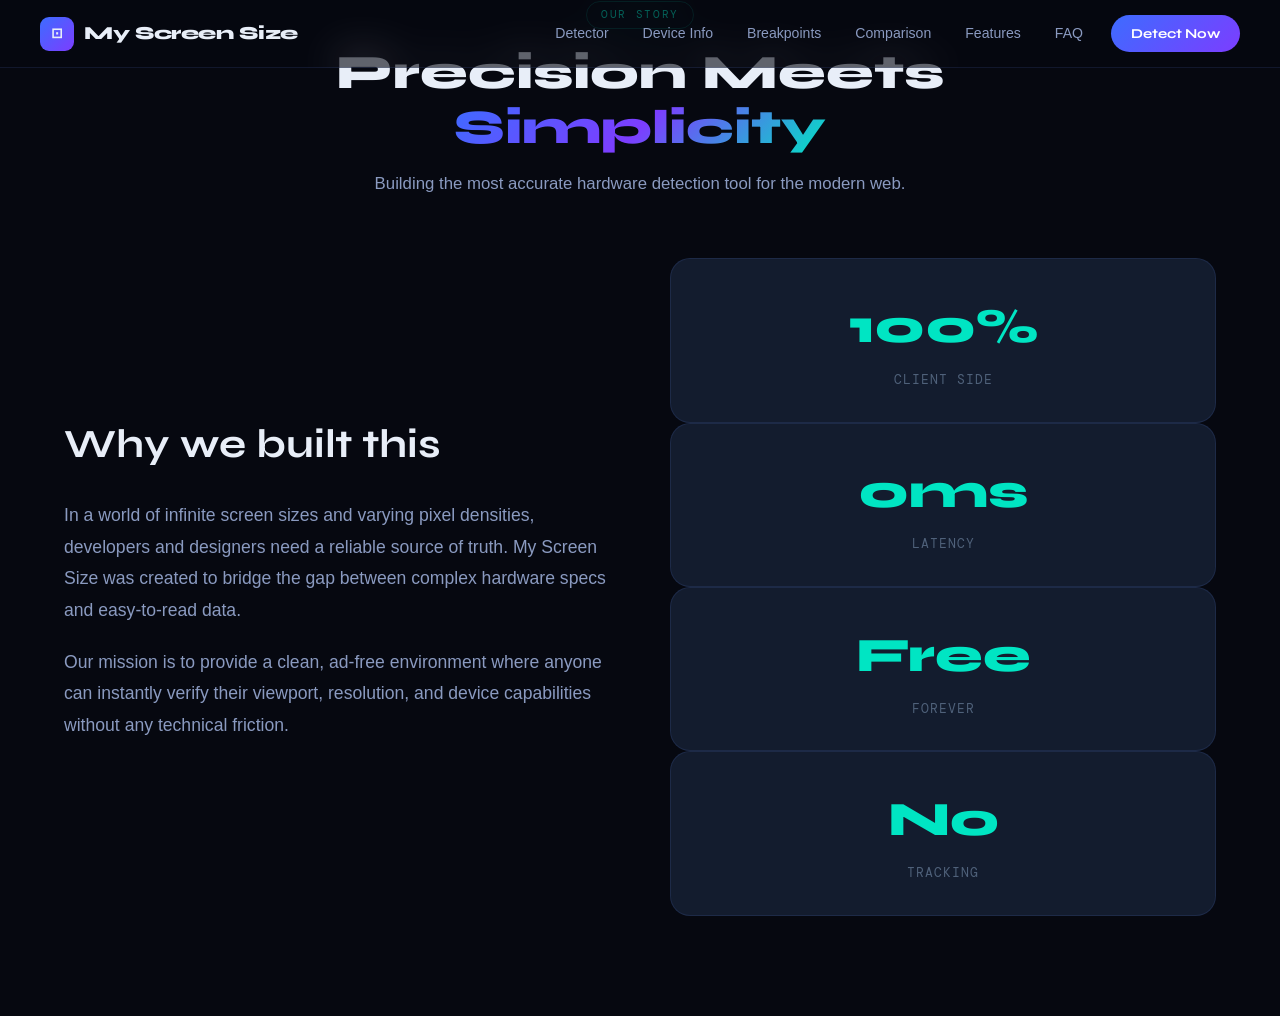
==== commit 9352cee3: "Update about.html" ====
--- a/about.html
+++ b/about.html
@@ -9,7 +9,8 @@
   <link rel="preconnect" href="https://fonts.googleapis.com" />
   <link rel="preconnect" href="https://fonts.gstatic.com" crossorigin />
   <link href="https://fonts.googleapis.com/css2?family=Syne:wght@400;500;600;700;800&family=DM+Mono:wght@300;400;500&family=Cabinet+Grotesk:wght@300;400;500;700;900&display=swap" rel="stylesheet" />
-
+  <link rel="icon" type="image/png" sizes="32x32" href="/favicon.png">
+  
   <link rel="stylesheet" href="css/style.css" />
   <link rel="stylesheet" href="css/animations.css" />
   <link rel="stylesheet" href="css/components.css" />
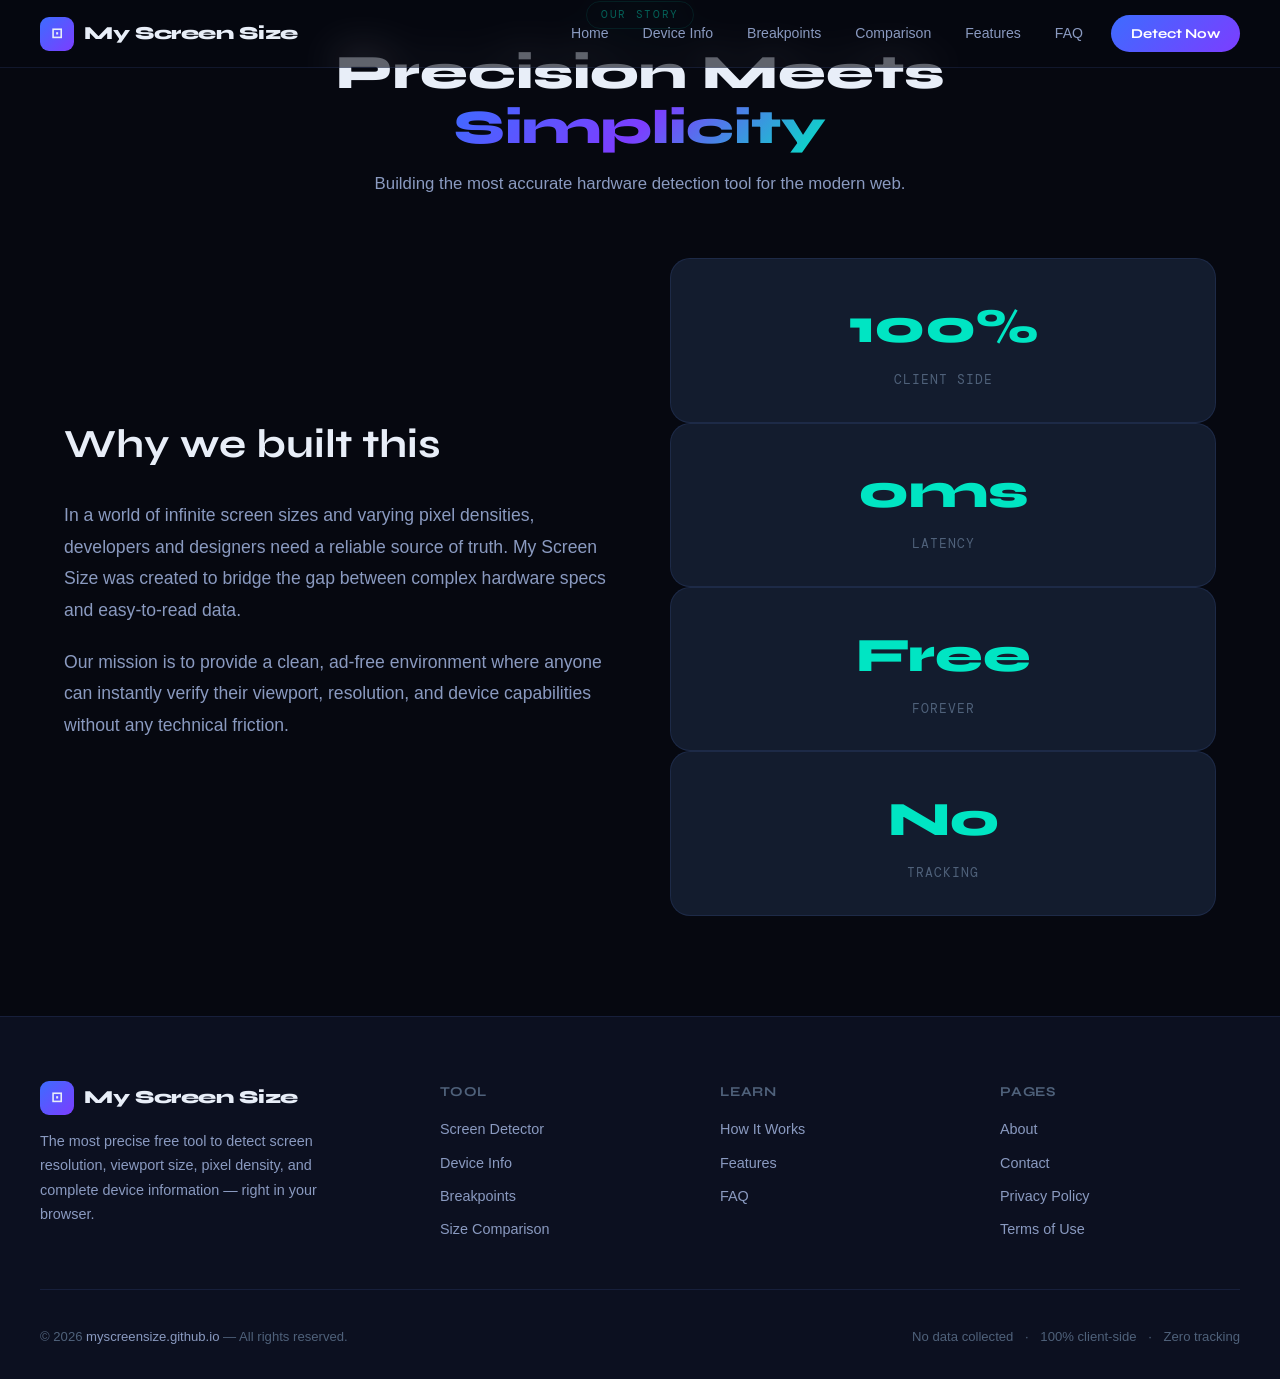
==== commit b71f183a: "Update about.html" ====
--- a/about.html
+++ b/about.html
@@ -45,7 +45,7 @@
 
   <div id="header-root"></div>
 
-  <main class="about-content">
+  <main class="about-content page-pt">
     <div class="container">
       <div class="section-header reveal-up">
         <div class="section-tag">OUR STORY</div>
--- a/css/style.css
+++ b/css/style.css
@@ -1071,3 +1071,21 @@
   .hero-actions { flex-direction: column; }
   .hero-actions .btn { justify-content: center; }
 }
+
+/* Add this to your style.css */
+
+/* 1. Global fix for all pages using <main> */
+main {
+    padding-top: 100px; /* Adjust this value based on your actual header height */
+}
+
+/* 2. Or, if you prefer a specific utility class for legal/about/contact pages */
+.page-pt {
+    padding-top: 120px;
+}
+
+@media (max-width: 768px) {
+    main {
+        padding-top: 80px; /* Smaller spacing for mobile headers */
+    }
+}
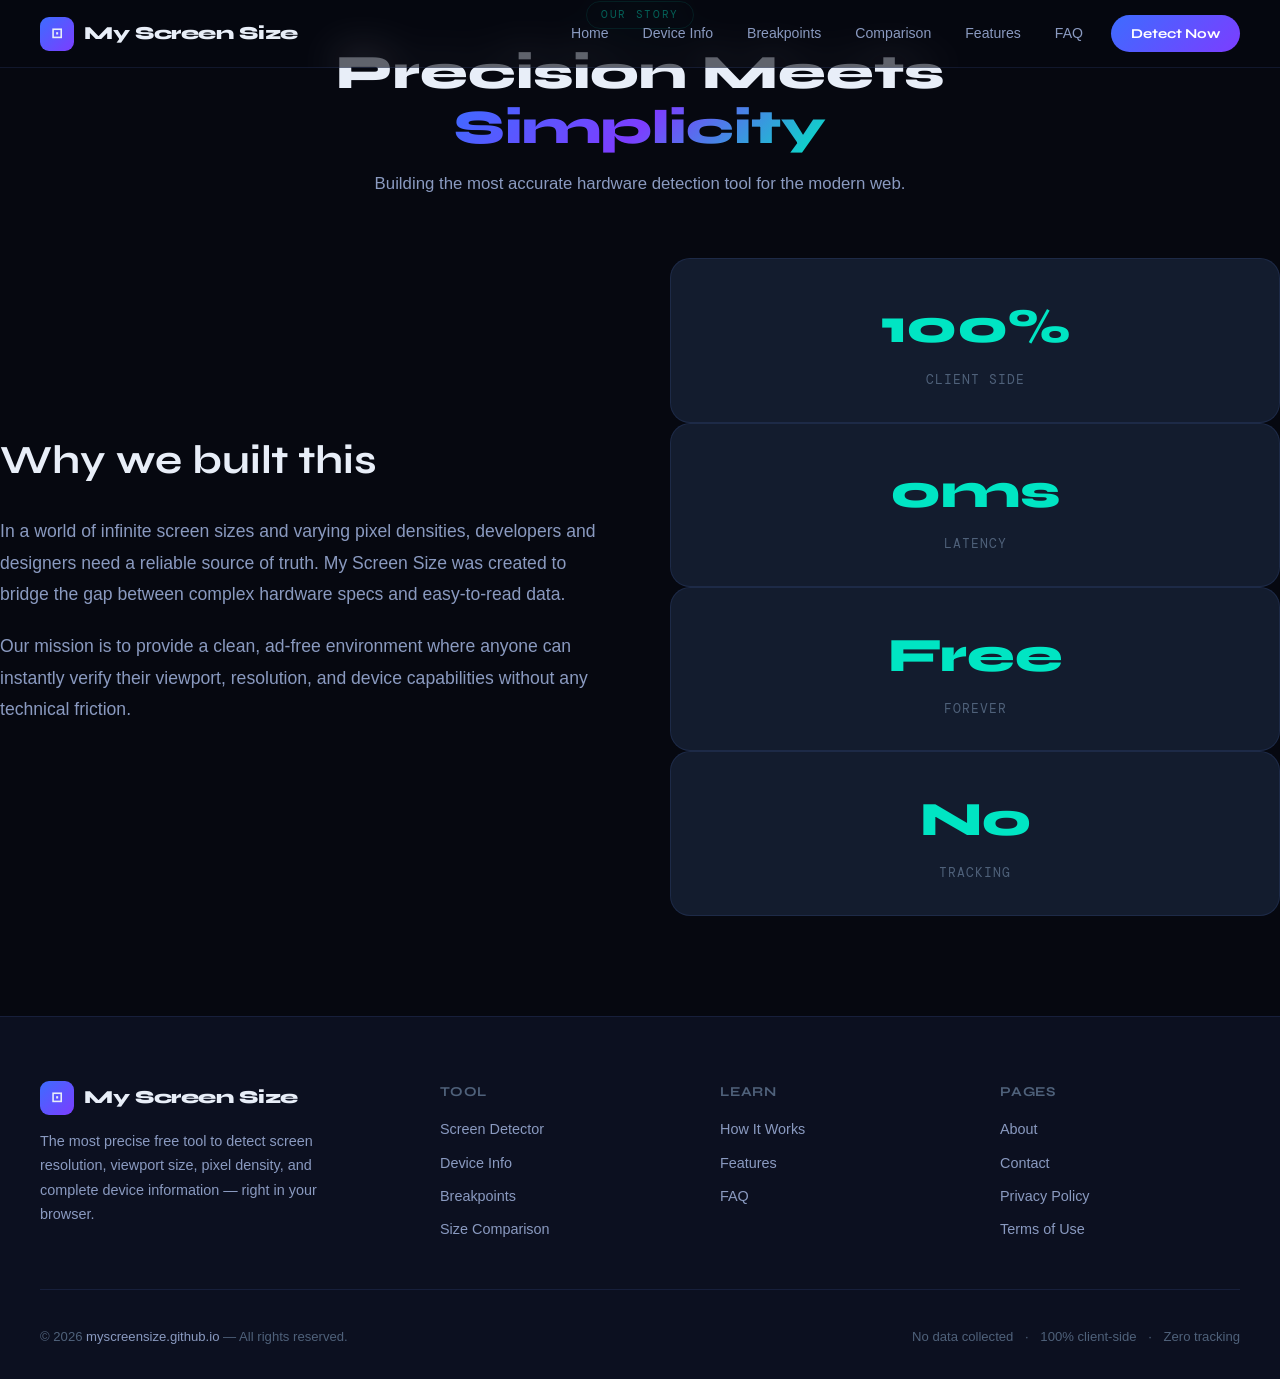
==== commit 20572921: "Update about.html" ====
--- a/about.html
+++ b/about.html
@@ -47,6 +47,7 @@
 
   <main class="about-content page-pt">
     <div class="container">
+      </div>
       <div class="section-header reveal-up">
         <div class="section-tag">OUR STORY</div>
         <h1 class="section-title">Precision Meets <br/><span class="gradient-text">Simplicity</span></h1>
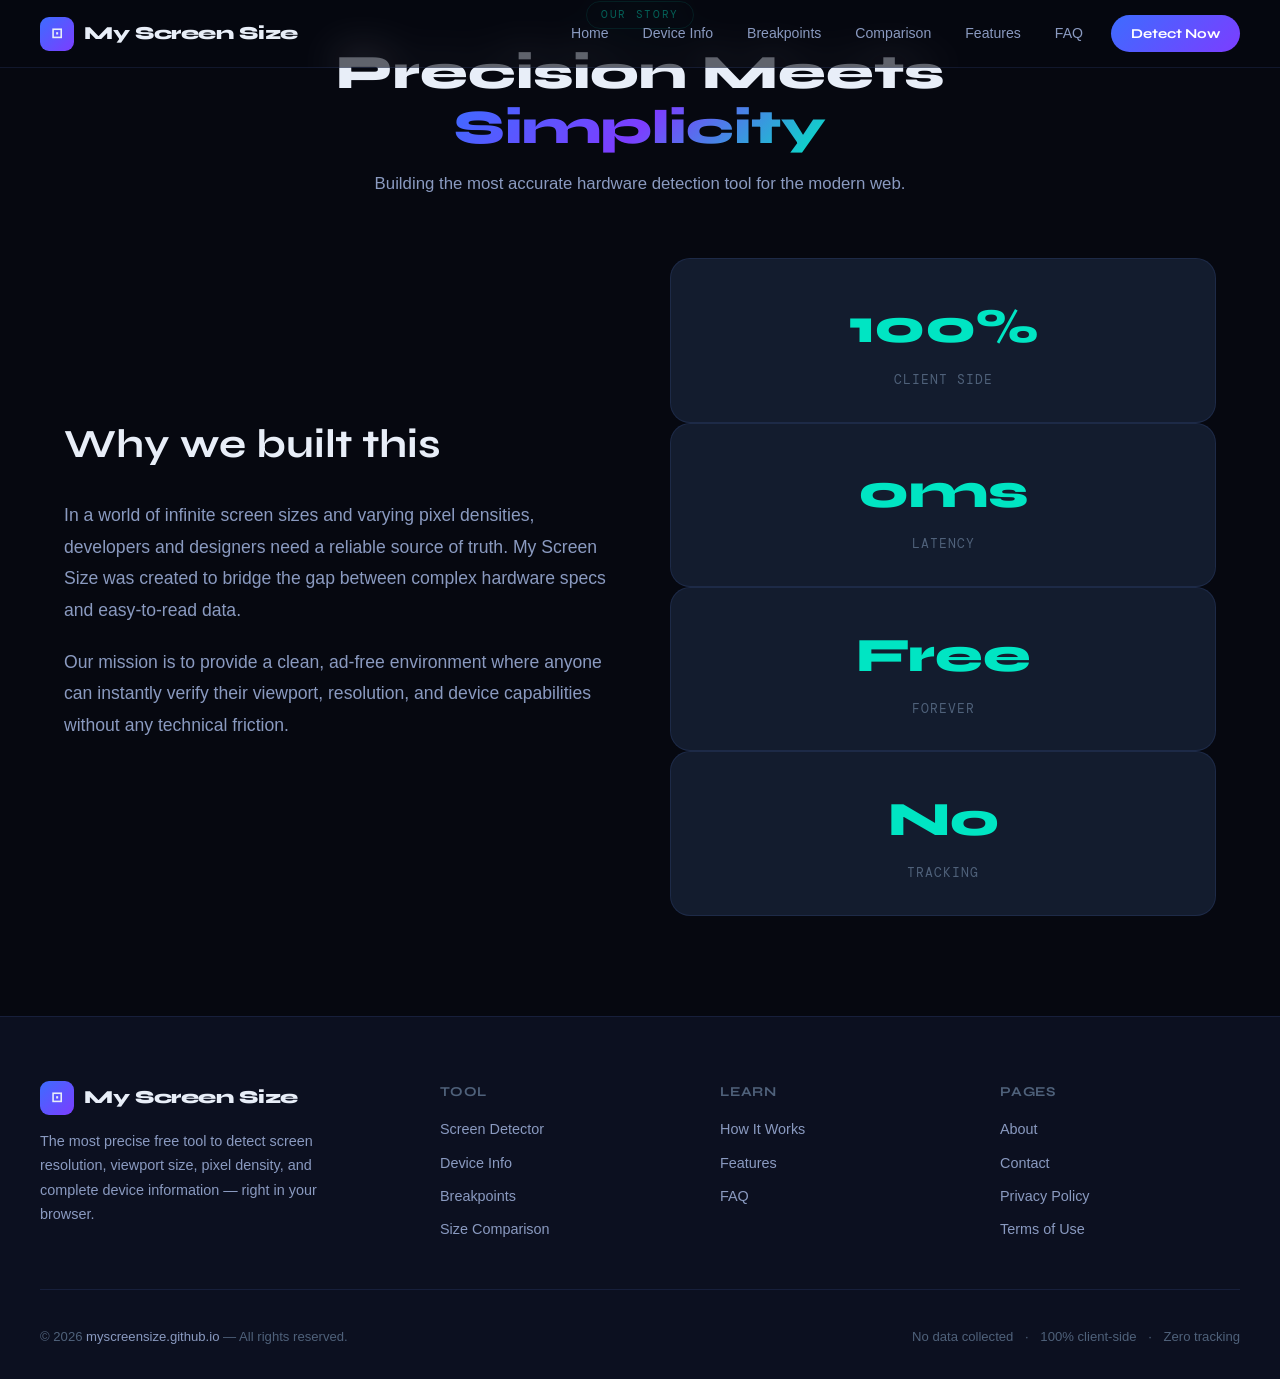
==== commit c565232b: "Update about.html" ====
--- a/about.html
+++ b/about.html
@@ -45,9 +45,8 @@
 
   <div id="header-root"></div>
 
-  <main class="about-content page-pt">
-    <div class="container">
-      </div>
+  <main class="about-content">
+    <div class="container">      
       <div class="section-header reveal-up">
         <div class="section-tag">OUR STORY</div>
         <h1 class="section-title">Precision Meets <br/><span class="gradient-text">Simplicity</span></h1>
